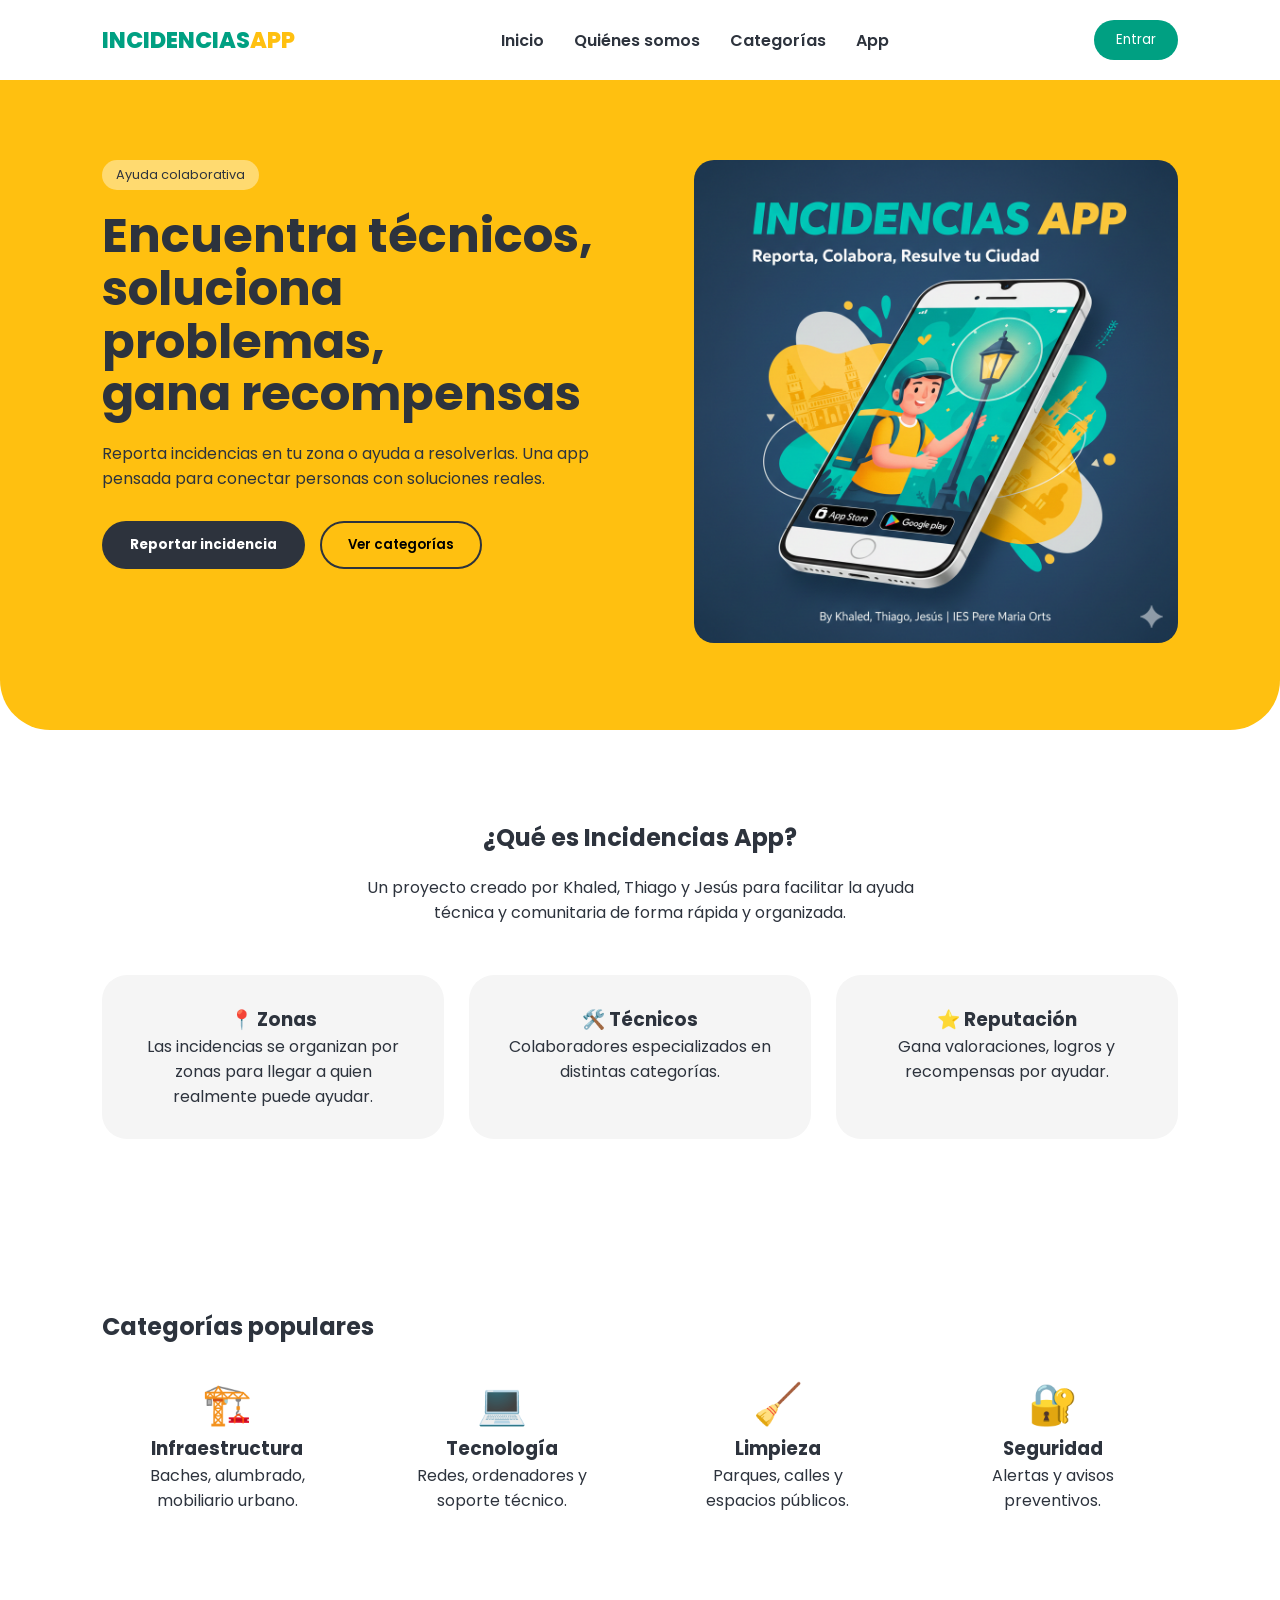
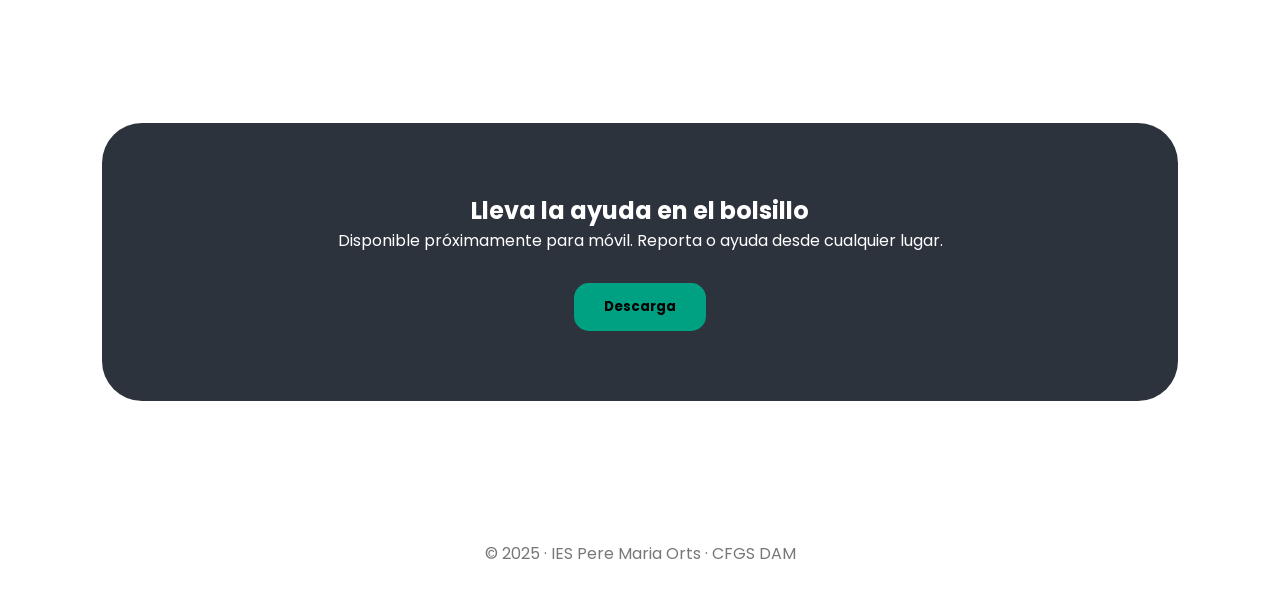
==== IncidenciasApp/index.html @ ee00153b "Añadida pagina web creada" ====
<!DOCTYPE html>
<html lang="es">
<head>
    <meta charset="UTF-8">
    <meta name="viewport" content="width=device-width, initial-scale=1.0">
    <title>Incidencias App | Ayuda cerca de ti</title>

    <link rel="stylesheet" href="styles.css">
    <link href="https://fonts.googleapis.com/css2?family=Poppins:wght@400;600;700;800&display=swap" rel="stylesheet">
</head>
<body>

<!-- NAVBAR -->
<nav class="navbar">
    <div class="logo">INCIDENCIAS<span>APP</span></div>

    <ul class="nav-links">
        <li><a href="#inicio">Inicio</a></li>
        <li><a href="#nosotros">Quiénes somos</a></li>
        <li><a href="#categorias">Categorías</a></li>
        <li><a href="#descarga">App</a></li>
    </ul>

    <button class="btn-nav">Entrar</button>
</nav>

<!-- HERO -->
<header id="inicio" class="hero">
    <div class="hero-text">
        <span class="pill">Ayuda colaborativa</span>
        <h1>
            Encuentra técnicos,<br>
            soluciona problemas,<br>
            gana recompensas
        </h1>
        <p>
            Reporta incidencias en tu zona o ayuda a resolverlas.
            Una app pensada para conectar personas con soluciones reales.
        </p>

        <div class="hero-buttons">
            <button class="btn-main">Reportar incidencia</button>
            <button class="btn-ghost">Ver categorías</button>
        </div>
    </div>

    <div class="hero-image">
        <img src="portada.png" alt="Vista de la app">
    </div>
</header>

<!-- NOSOTROS -->
<section id="nosotros" class="about">
    <h2>¿Qué es Incidencias App?</h2>
    <p class="about-intro">
        Un proyecto creado por Khaled, Thiago y Jesús para facilitar
        la ayuda técnica y comunitaria de forma rápida y organizada.
    </p>

    <div class="about-cards">
        <div class="about-card">
            <h3>📍 Zonas</h3>
            <p>Las incidencias se organizan por zonas para llegar a quien realmente puede ayudar.</p>
        </div>

        <div class="about-card">
            <h3>🛠️ Técnicos</h3>
            <p>Colaboradores especializados en distintas categorías.</p>
        </div>

        <div class="about-card">
            <h3>⭐ Reputación</h3>
            <p>Gana valoraciones, logros y recompensas por ayudar.</p>
        </div>
    </div>
</section>

<!-- CATEGORIAS -->
<section id="categorias" class="categories">
    <h2>Categorías populares</h2>

    <div class="category-grid">
        <div class="category-card">
            <span>🏗️</span>
            <h3>Infraestructura</h3>
            <p>Baches, alumbrado, mobiliario urbano.</p>
        </div>

        <div class="category-card">
            <span>💻</span>
            <h3>Tecnología</h3>
            <p>Redes, ordenadores y soporte técnico.</p>
        </div>

        <div class="category-card">
            <span>🧹</span>
            <h3>Limpieza</h3>
            <p>Parques, calles y espacios públicos.</p>
        </div>

        <div class="category-card">
            <span>🔐</span>
            <h3>Seguridad</h3>
            <p>Alertas y avisos preventivos.</p>
        </div>
    </div>
</section>

<!-- DESCARGA -->
<section id="descarga" class="download">
    <div class="download-box">
        <h2>Lleva la ayuda en el bolsillo</h2>
        <p>
            Disponible próximamente para móvil.
            Reporta o ayuda desde cualquier lugar.
        </p>

        <div class="download-buttons">
            <button>Descarga</button>
        </div>
    </div>
</section>

<footer class="footer">
    <p>© 2025 · IES Pere Maria Orts · CFGS DAM</p>
</footer>

</body>
</html>
---- IncidenciasApp/styles.css ----
:root {
    --primary: #FFC010;
    --secondary: #00A082;
    --dark: #2D333D;
    --light: #F5F5F5;
    --white: #FFFFFF;
}

* {
    margin: 0;
    padding: 0;
    box-sizing: border-box;
    font-family: 'Poppins', sans-serif;
}

body {
    background: var(--white);
    color: var(--dark);
}

/* NAV */
.navbar {
    display: flex;
    justify-content: space-between;
    align-items: center;
    padding: 20px 8%;
    position: sticky;
    top: 0;
    background: var(--white);
    z-index: 10;
}

.logo {
    font-weight: 800;
    font-size: 1.4rem;
    color: var(--secondary);
}

.logo span {
    color: var(--primary);
}

.nav-links {
    display: flex;
    gap: 30px;
    list-style: none;
}

.nav-links a {
    text-decoration: none;
    font-weight: 600;
    color: var(--dark);
    position: relative;
}

.nav-links a::after {
    content: "";
    position: absolute;
    bottom: -6px;
    left: 0;
    width: 0;
    height: 3px;
    background: var(--primary);
    transition: width 0.3s;
}

.nav-links a:hover::after {
    width: 100%;
}

.btn-nav {
    background: var(--secondary);
    color: var(--white);
    border: none;
    padding: 10px 22px;
    border-radius: 20px;
    cursor: pointer;
}

/* HERO */
.hero {
    display: grid;
    grid-template-columns: 1.1fr 1fr;
    gap: 60px;
    padding: 80px 8%;
    background: var(--primary);
    border-radius: 0 0 50px 50px;
}

.pill {
    background: rgba(255,255,255,0.4);
    padding: 6px 14px;
    border-radius: 20px;
    font-size: 0.8rem;
    display: inline-block;
    margin-bottom: 20px;
}

.hero h1 {
    font-size: 3rem;
    line-height: 1.1;
    margin-bottom: 20px;
}

.hero-buttons {
    display: flex;
    gap: 15px;
    margin-top: 30px;
}

.btn-main {
    background: var(--dark);
    color: var(--white);
    padding: 14px 28px;
    border: none;
    border-radius: 30px;
    font-weight: 700;
    cursor: pointer;
    transition: transform 0.3s;
}

.btn-main:hover {
    transform: translateY(-3px);
}

.btn-ghost {
    background: transparent;
    border: 2px solid var(--dark);
    padding: 12px 26px;
    border-radius: 30px;
    font-weight: 600;
    cursor: pointer;
}

.hero-image img {
    width: 100%;
    border-radius: 20px;
}

/* ABOUT */
.about {
    padding: 90px 8%;
    text-align: center;
}

.about-intro {
    max-width: 600px;
    margin: 20px auto 50px;
}

.about-cards {
    display: grid;
    grid-template-columns: repeat(auto-fit,minmax(220px,1fr));
    gap: 25px;
}

.about-card {
    background: var(--light);
    padding: 30px;
    border-radius: 25px;
    transition: transform 0.3s, box-shadow 0.3s;
}

.about-card:hover {
    transform: translateY(-8px);
    box-shadow: 0 10px 25px rgba(0,0,0,0.08);
}

/* CATEGORIES */
.categories {
    padding: 80px 8%;
}

.category-grid {
    display: grid;
    grid-template-columns: repeat(auto-fit,minmax(200px,1fr));
    gap: 25px;
}

.category-card {
    background: var(--white);
    padding: 30px;
    border-radius: 25px;
    text-align: center;
    transition: transform 0.3s, background 0.3s;
    cursor: pointer;
}

.category-card span {
    font-size: 2.5rem;
}

.category-card:hover {
    background: var(--secondary);
    color: var(--white);
    transform: translateY(-2px);
}

/* DOWNLOAD */
.download {
    padding: 100px 8%;
}

.download-box {
    background: var(--dark);
    color: var(--white);
    padding: 70px;
    border-radius: 40px;
    text-align: center;
}

.download-buttons {
    margin-top: 30px;
    display: flex;
    justify-content: center;
    gap: 20px;
}

.download-buttons button:hover{
    transform: translateY(-3px);
    background-color:#00A082;
    box-shadow: #2D333D 0px 10px 20px -10px;
}
.download-buttons button {
    background: var(--secondary);
    border: none;
    padding: 14px 30px;
    border-radius: 15px;
    font-weight: 700;
    cursor: pointer;
}

/* FOOTER */
.footer {
    text-align: center;
    padding: 40px;
    color: #777;
}
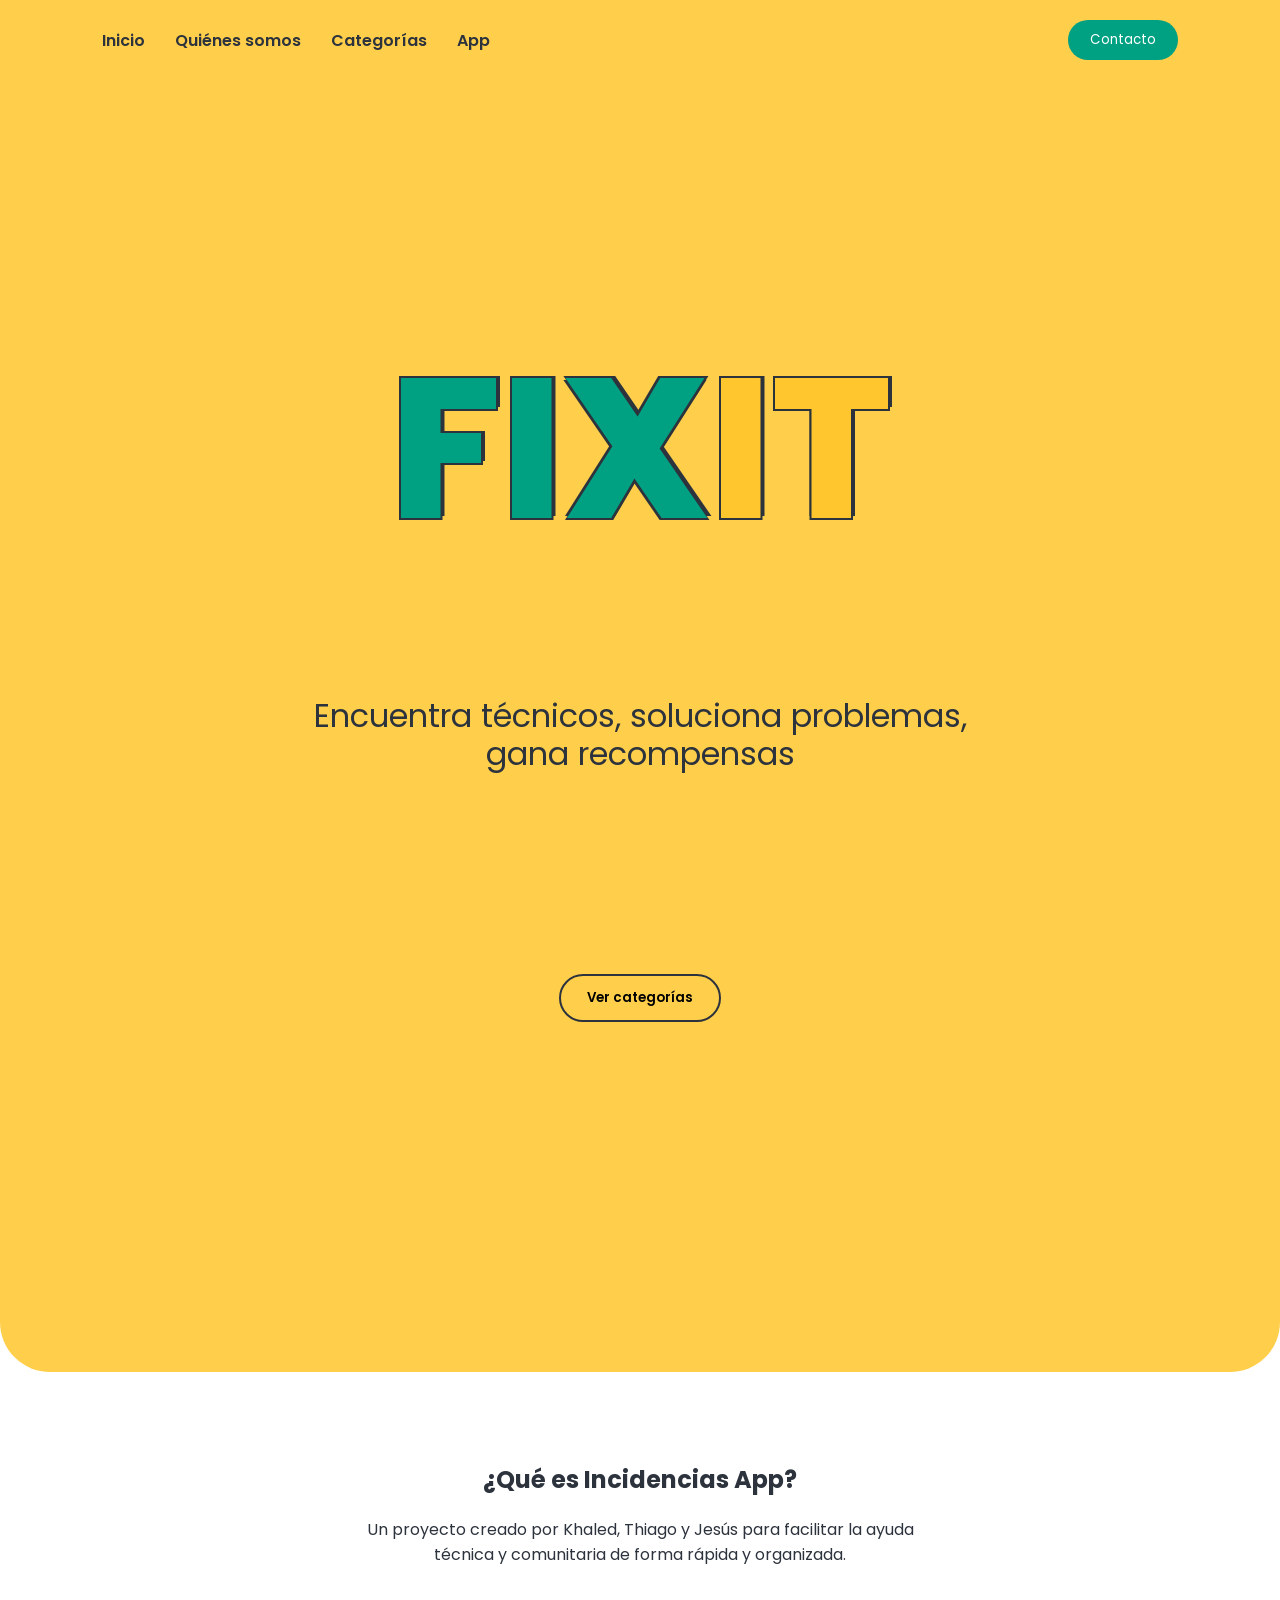
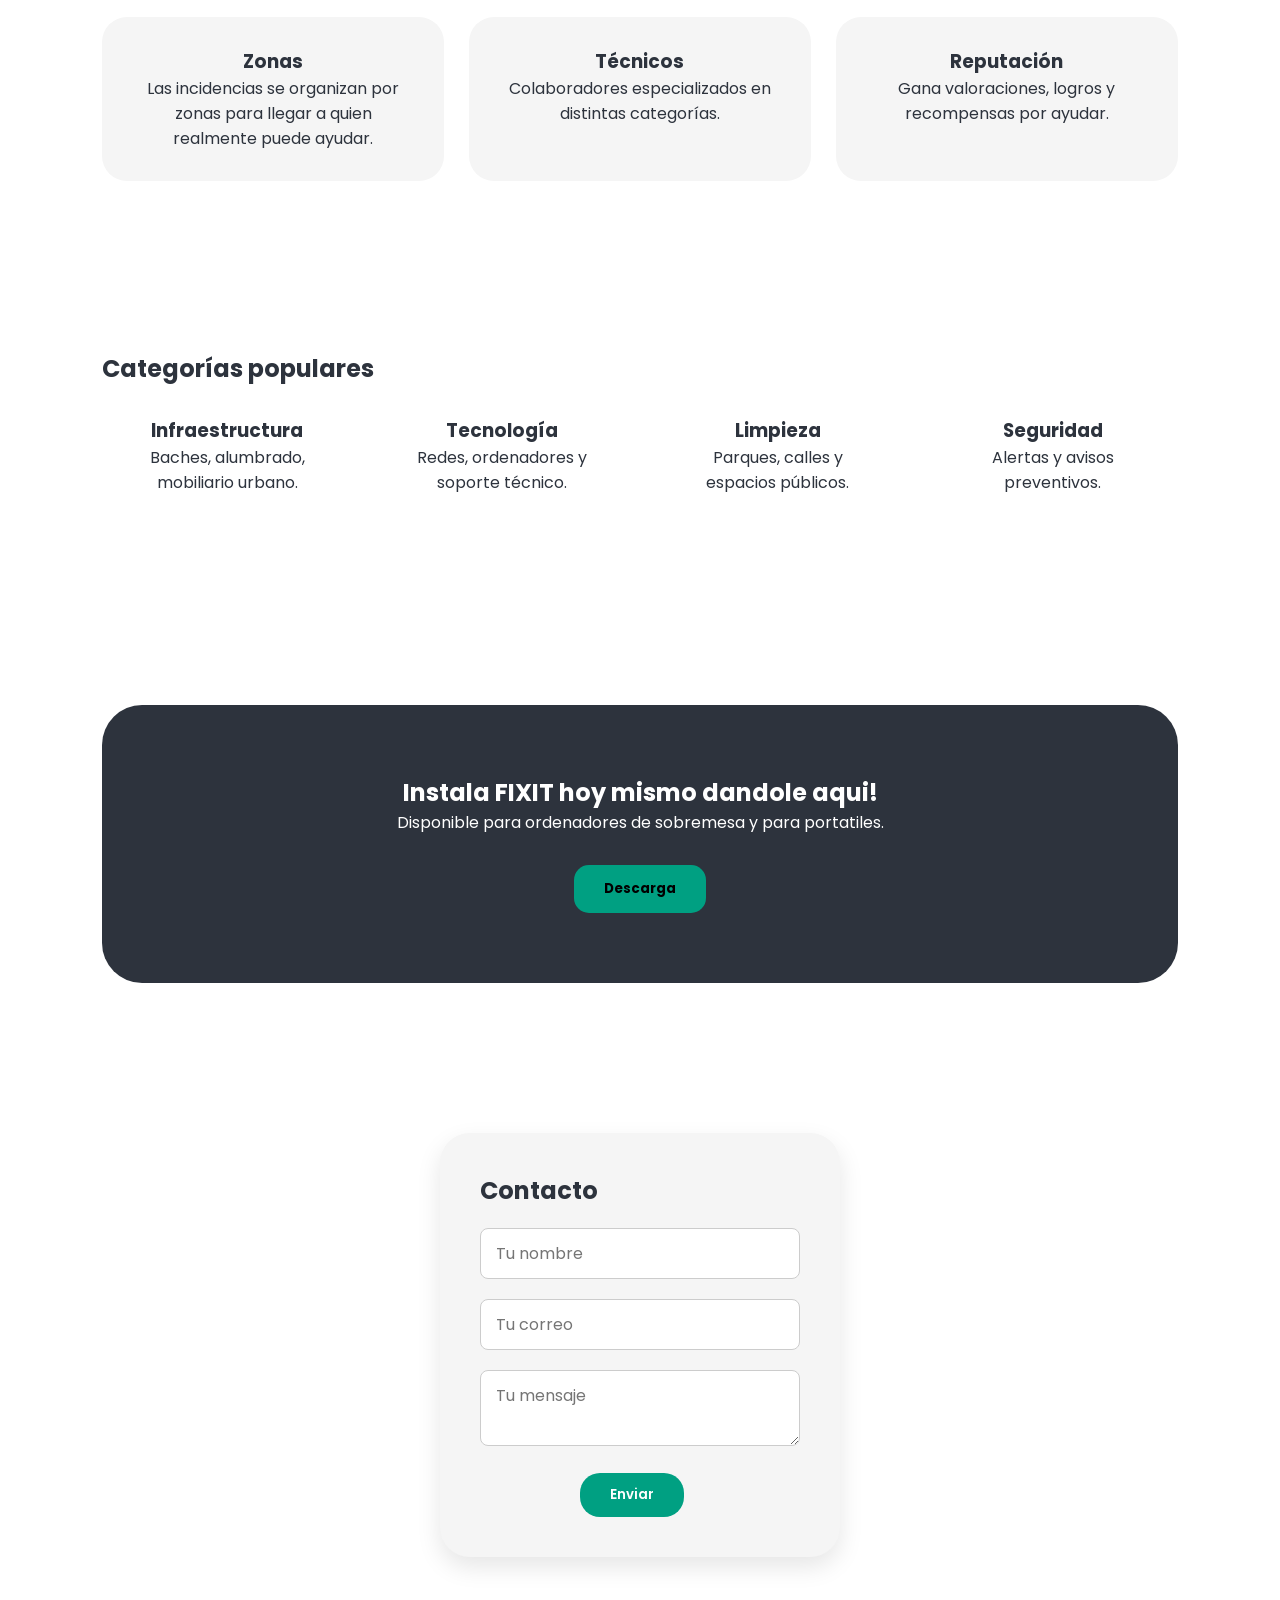
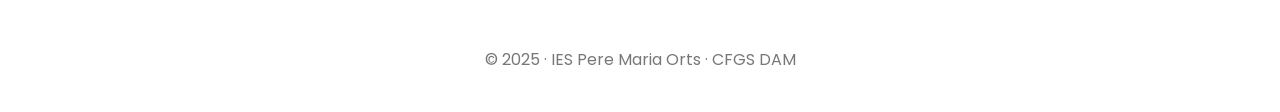
==== commit 91533b33: "index.html y styles.css actualizados con nuevo formato de pagina web" ====
--- a/IncidenciasApp/index.html
+++ b/IncidenciasApp/index.html
@@ -12,7 +12,7 @@
 
 <!-- NAVBAR -->
 <nav class="navbar">
-    <div class="logo">INCIDENCIAS<span>APP</span></div>
+    
 
     <ul class="nav-links">
         <li><a href="#inicio">Inicio</a></li>
@@ -21,32 +21,28 @@
         <li><a href="#descarga">App</a></li>
     </ul>
 
-    <button class="btn-nav">Entrar</button>
+    <button class="btn-nav">Contacto</button>
 </nav>
 
 <!-- HERO -->
 <header id="inicio" class="hero">
     <div class="hero-text">
-        <span class="pill">Ayuda colaborativa</span>
+        <div class="logo">FIX<span>IT</span></div>
         <h1>
-            Encuentra técnicos,<br>
-            soluciona problemas,<br>
+            Encuentra técnicos,
+            soluciona problemas,
             gana recompensas
         </h1>
-        <p>
-            Reporta incidencias en tu zona o ayuda a resolverlas.
-            Una app pensada para conectar personas con soluciones reales.
-        </p>
 
         <div class="hero-buttons">
-            <button class="btn-main">Reportar incidencia</button>
             <button class="btn-ghost">Ver categorías</button>
         </div>
     </div>
 
-    <div class="hero-image">
+    <!--<div class="hero-image">
         <img src="portada.png" alt="Vista de la app">
-    </div>
+    </div>-->
+
 </header>
 
 <!-- NOSOTROS -->
@@ -59,17 +55,17 @@
 
     <div class="about-cards">
         <div class="about-card">
-            <h3>📍 Zonas</h3>
+            <h3>Zonas</h3>
             <p>Las incidencias se organizan por zonas para llegar a quien realmente puede ayudar.</p>
         </div>
 
         <div class="about-card">
-            <h3>🛠️ Técnicos</h3>
+            <h3>Técnicos</h3>
             <p>Colaboradores especializados en distintas categorías.</p>
         </div>
 
         <div class="about-card">
-            <h3>⭐ Reputación</h3>
+            <h3>Reputación</h3>
             <p>Gana valoraciones, logros y recompensas por ayudar.</p>
         </div>
     </div>
@@ -81,25 +77,21 @@
 
     <div class="category-grid">
         <div class="category-card">
-            <span>🏗️</span>
             <h3>Infraestructura</h3>
             <p>Baches, alumbrado, mobiliario urbano.</p>
         </div>
 
         <div class="category-card">
-            <span>💻</span>
             <h3>Tecnología</h3>
             <p>Redes, ordenadores y soporte técnico.</p>
         </div>
 
         <div class="category-card">
-            <span>🧹</span>
             <h3>Limpieza</h3>
             <p>Parques, calles y espacios públicos.</p>
         </div>
 
         <div class="category-card">
-            <span>🔐</span>
             <h3>Seguridad</h3>
             <p>Alertas y avisos preventivos.</p>
         </div>
@@ -109,10 +101,10 @@
 <!-- DESCARGA -->
 <section id="descarga" class="download">
     <div class="download-box">
-        <h2>Lleva la ayuda en el bolsillo</h2>
+        <h2>Instala FIXIT hoy mismo dandole aqui!</h2>
         <p>
-            Disponible próximamente para móvil.
-            Reporta o ayuda desde cualquier lugar.
+            Disponible para ordenadores de sobremesa
+            y para portatiles.
         </p>
 
         <div class="download-buttons">
@@ -121,6 +113,14 @@
     </div>
 </section>
 
+<form class = "form-contacto">
+    <h2>Contacto</h2>
+    <input type="text" placeholder="Tu nombre" required>
+    <input type="email" placeholder="Tu correo" required>
+    <textarea placeholder="Tu mensaje" required></textarea>
+    <button type="submit">Enviar</button>
+</form>
+
 <footer class="footer">
     <p>© 2025 · IES Pere Maria Orts · CFGS DAM</p>
 </footer>
--- a/IncidenciasApp/styles.css
+++ b/IncidenciasApp/styles.css
@@ -1,5 +1,5 @@
 :root {
-    --primary: #FFC010;
+    --primary: #ffcf4b;
     --secondary: #00A082;
     --dark: #2D333D;
     --light: #F5F5F5;
@@ -18,7 +18,7 @@
     color: var(--dark);
 }
 
-/* NAV */
+/* Barra de navegacion */
 .navbar {
     display: flex;
     justify-content: space-between;
@@ -26,18 +26,20 @@
     padding: 20px 8%;
     position: sticky;
     top: 0;
-    background: var(--white);
     z-index: 10;
 }
 
-.logo {
-    font-weight: 800;
-    font-size: 1.4rem;
-    color: var(--secondary);
-}
 
 .logo span {
-    color: var(--primary);
+    color:#ffc72d;
+}
+
+.hero h1 {
+    font-size: 2rem;
+    line-height: 1.2;
+    font-weight: normal;
+    margin-bottom: 200px;
+    color: var(--dark);
 }
 
 .nav-links {
@@ -77,33 +79,42 @@
     cursor: pointer;
 }
 
-/* HERO */
+/* Logo — quitar el margin: 100px y centrar */
+.logo {
+    font-weight: 800;
+    font-size: 12.4rem;
+    color: #00A082;
+    margin-top: 70px;
+    text-shadow: #2D333D 2px 2px 0px, #2D333D -2px -2px 0px, #2D333D -2px 2px 0px, #2D333D 4px -2px 0px;
+    text-align: center;
+    margin-bottom: 100px;
+}
+
+/* Hero — pasar de grid a flex centrado */
 .hero {
-    display: grid;
-    grid-template-columns: 1.1fr 1fr;
-    gap: 60px;
-    padding: 80px 8%;
+    display: flex;
+    margin-top: -200px;
+    flex-direction: column;
+    align-items: center;
+    text-align: center;
+    padding: 350px 150px;
     background: var(--primary);
     border-radius: 0 0 50px 50px;
 }
 
-.pill {
-    background: rgba(255,255,255,0.4);
-    padding: 6px 14px;
-    border-radius: 20px;
-    font-size: 0.8rem;
-    display: inline-block;
-    margin-bottom: 20px;
-}
-
-.hero h1 {
-    font-size: 3rem;
-    line-height: 1.1;
-    margin-bottom: 20px;
+.hero-text {
+    max-width: 680px;
+}
+
+.hero p {
+    color: rgba(45, 51, 61, 0.75);
+    font-size: 1rem;
+    line-height: 1.6;
 }
 
 .hero-buttons {
     display: flex;
+    justify-content: center;
     gap: 15px;
     margin-top: 30px;
 }
@@ -137,7 +148,7 @@
     border-radius: 20px;
 }
 
-/* ABOUT */
+/* Sobre nosotros */
 .about {
     padding: 90px 8%;
     text-align: center;
@@ -166,7 +177,7 @@
     box-shadow: 0 10px 25px rgba(0,0,0,0.08);
 }
 
-/* CATEGORIES */
+/* Categorias */
 .categories {
     padding: 80px 8%;
 }
@@ -196,7 +207,7 @@
     transform: translateY(-2px);
 }
 
-/* DOWNLOAD */
+/* Descarga */
 .download {
     padding: 100px 8%;
 }
@@ -228,11 +239,72 @@
     border-radius: 15px;
     font-weight: 700;
     cursor: pointer;
-}
-
-/* FOOTER */
+    transition: transform 0.3s, box-shadow 0.3s;
+}
+
+/* Pie de pagina */
 .footer {
     text-align: center;
     padding: 40px;
     color: #777;
 }
+
+/* Formulario de contacto */
+/* Hazme el formulario de contacto mas bonito, moderno con border radius, sombras, colores, etc. */
+
+.form-contacto {
+    background: var(--light);
+    padding: 40px;
+    border-radius: 30px;
+    max-width: 400px;
+    margin: 50px auto;
+    box-shadow: 0 10px 25px rgba(0,0,0,0.1);
+
+}
+
+.form-contacto h2 {
+    margin-bottom: 20px;
+    color: var(--dark);
+}
+
+.form-contacto input {
+    width: 100%;
+    padding: 12px 15px;
+    margin-bottom: 20px;
+    border: 1px solid #ccc;
+    border-radius: 8px;
+    font-size: 1rem;
+}
+
+.form-contacto textarea {
+    width: 100%;
+    padding: 12px 15px;
+    margin-bottom: 20px;
+    border: 1px solid #ccc;
+    border-radius: 8px;
+    font-size: 1rem;
+}
+
+.form-contacto input:focus {
+    border-color: var(--secondary);
+    outline: none;
+    box-shadow: 0 0 5px rgba(0,160,130,0.5);
+}
+
+.form-contacto textarea:focus {
+    border-color: var(--secondary);
+    outline: none;
+    box-shadow: 0 0 5px rgba(0,160,130,0.5);
+}
+
+.form-contacto button {
+    background: var(--secondary);
+    color: var(--white);
+    border: none;
+    padding: 12px 30px;
+    border-radius: 20px;
+    font-weight: 600;
+    cursor: pointer;
+    margin-left: 100px;
+    transition: background 0.3s, box-shadow 0.3s;
+}
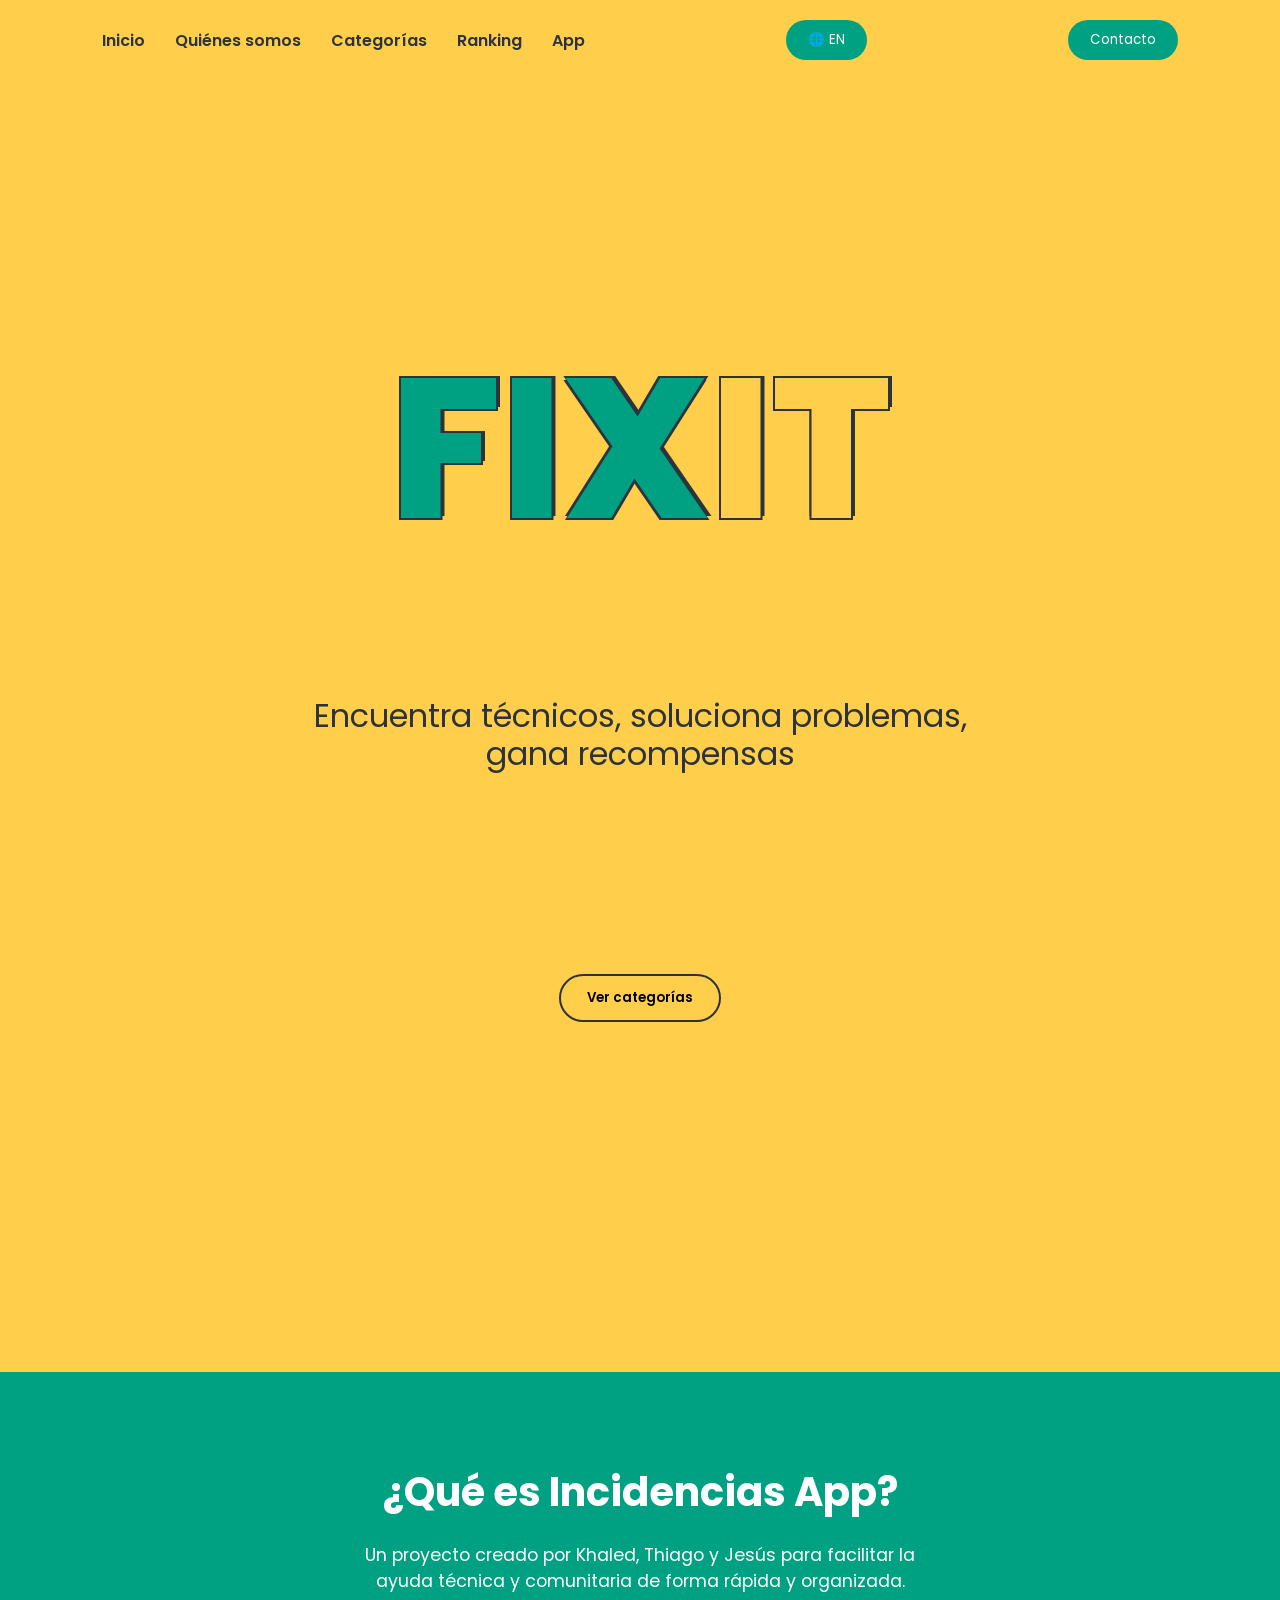
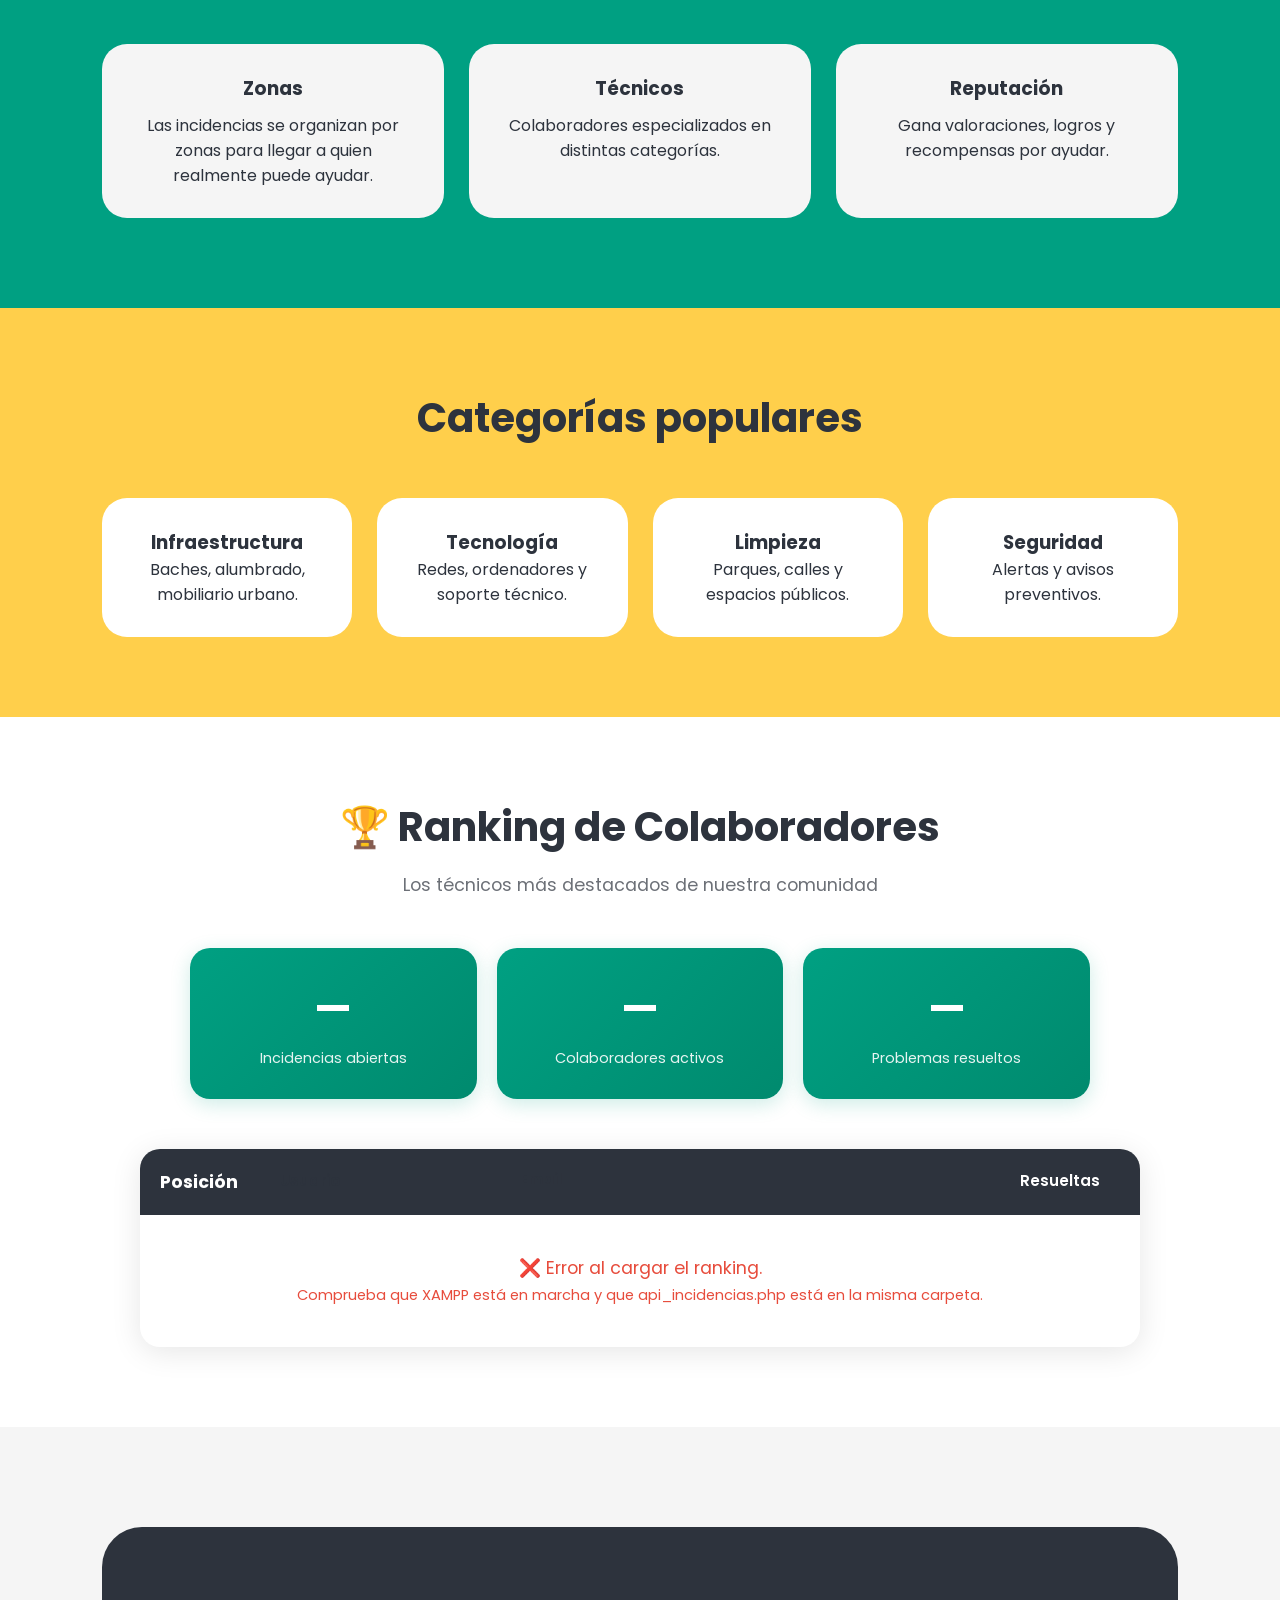
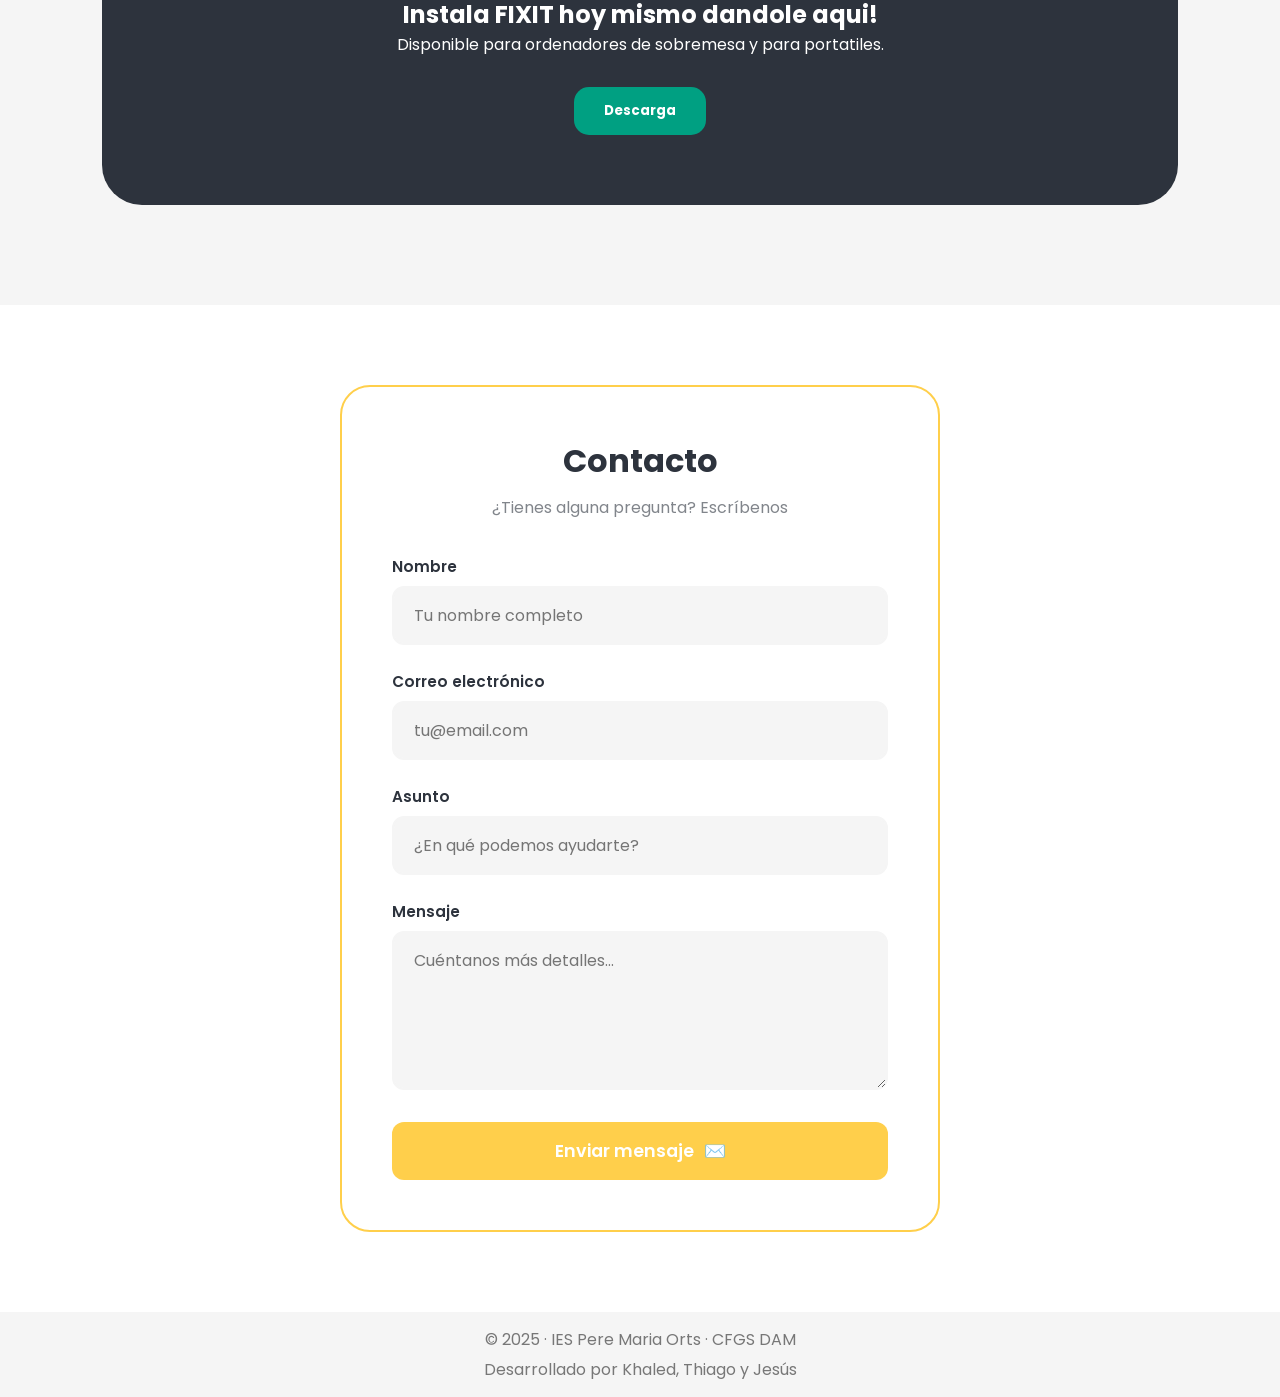
==== commit cfb3b1a0: "conexion a base de datos, estilos cambiados(no definitivos),ranking y contador de incidencias, formu" ====
--- a/IncidenciasApp/index.html
+++ b/IncidenciasApp/index.html
@@ -12,16 +12,15 @@
 
 <!-- NAVBAR -->
 <nav class="navbar">
-    
-
     <ul class="nav-links">
         <li><a href="#inicio">Inicio</a></li>
         <li><a href="#nosotros">Quiénes somos</a></li>
         <li><a href="#categorias">Categorías</a></li>
+        <li><a href="#ranking">Ranking</a></li>
         <li><a href="#descarga">App</a></li>
     </ul>
-
-    <button class="btn-nav">Contacto</button>
+    <button class="btn-nav" onclick="cambiarIdioma()">🌐 EN</button>
+    <button class="btn-nav" onclick="scrollToContact()">Contacto</button>
 </nav>
 
 <!-- HERO -->
@@ -35,14 +34,9 @@
         </h1>
 
         <div class="hero-buttons">
-            <button class="btn-ghost">Ver categorías</button>
+            <button class="btn-ghost" onclick="document.getElementById('categorias').scrollIntoView({behavior: 'smooth'})">Ver categorías</button>
         </div>
     </div>
-
-    <!--<div class="hero-image">
-        <img src="portada.png" alt="Vista de la app">
-    </div>-->
-
 </header>
 
 <!-- NOSOTROS -->
@@ -98,6 +92,42 @@
     </div>
 </section>
 
+<!-- RANKING -->
+<section id="ranking" class="ranking-section">
+    <h2>🏆 Ranking de Colaboradores</h2>
+    <p class="ranking-intro">Los técnicos más destacados de nuestra comunidad</p>
+    
+    <div class="stats-container">
+        <div class="stat-card">
+            <div class="stat-number" id="totalIncidencias">-</div>
+            <div class="stat-label">Incidencias abiertas</div>
+        </div>
+        <div class="stat-card">
+            <div class="stat-number" id="totalColaboradores">-</div>
+            <div class="stat-label">Colaboradores activos</div>
+        </div>
+        <div class="stat-card">
+            <div class="stat-number" id="incidenciasCerradas">-</div>
+            <div class="stat-label">Problemas resueltos</div>
+        </div>
+    </div>
+
+    <div class="ranking-container">
+        <div class="ranking-table">
+            <div class="ranking-header">
+                <div class="rank-col">Posición</div>
+                <div class="user-col">Usuario</div>
+                <div class="email-col">Email</div>
+                <div class="solved-col">Resueltas</div>
+            </div>
+            <div id="rankingList" class="ranking-body">
+                <!-- El ranking se cargará aquí dinámicamente -->
+                <div class="loading">Cargando ranking...</div>
+            </div>
+        </div>
+    </div>
+</section>
+
 <!-- DESCARGA -->
 <section id="descarga" class="download">
     <div class="download-box">
@@ -108,22 +138,61 @@
         </p>
 
         <div class="download-buttons">
-            <button>Descarga</button>
+            <a href='hola.txt' download ="proyecto.txt">
+
+                <button>Descarga</button>
+            </a>
         </div>
     </div>
 </section>
 
-<form class = "form-contacto">
-    <h2>Contacto</h2>
-    <input type="text" placeholder="Tu nombre" required>
-    <input type="email" placeholder="Tu correo" required>
-    <textarea placeholder="Tu mensaje" required></textarea>
-    <button type="submit">Enviar</button>
-</form>
+<!-- FORMULARIO DE CONTACTO -->
+<section id="contacto" class="contact-section">
+    <div class="form-contacto">
+        <h2>Contacto</h2>
+        <p class="form-subtitle">¿Tienes alguna pregunta? Escríbenos</p>
+        
+        <form id="contactForm" onsubmit="handleSubmit(event)">
+            <div class="form-group">
+                <label for="nombre">Nombre</label>
+                <input type="text" id="nombre" placeholder="Tu nombre completo" required>
+            </div>
+            
+            <div class="form-group">
+                <label for="email">Correo electrónico</label>
+                <input type="email" id="email" placeholder="tu@email.com" required>
+            </div>
+            
+            <div class="form-group">
+                <label for="asunto">Asunto</label>
+                <input type="text" id="asunto" placeholder="¿En qué podemos ayudarte?" required>
+            </div>
+            
+            <div class="form-group">
+                <label for="mensaje">Mensaje</label>
+                <textarea id="mensaje" rows="5" placeholder="Cuéntanos más detalles..." required></textarea>
+            </div>
+            
+            <button type="submit" class="btn-submit">
+                <span class="btn-text">Enviar mensaje</span>
+                <span class="btn-icon">✉️</span>
+            </button>
+        </form>
+        
+        <div id="successMessage" class="success-message" style="display: none;">
+            <div class="success-icon">✓</div>
+            <p>¡Mensaje enviado con éxito!</p>
+            <small>Te responderemos pronto</small>
+        </div>
+    </div>
+</section>
 
 <footer class="footer">
     <p>© 2025 · IES Pere Maria Orts · CFGS DAM</p>
+    <p>Desarrollado por Khaled, Thiago y Jesús</p>
 </footer>
 
+<script src="script1.js"></script>
+
 </body>
-</html>
+</html> 
--- a/IncidenciasApp/styles.css
+++ b/IncidenciasApp/styles.css
@@ -24,14 +24,13 @@
     justify-content: space-between;
     align-items: center;
     padding: 20px 8%;
-    position: sticky;
     top: 0;
     z-index: 10;
-}
-
+    background: rgb(255, 255, 255);
+}
 
 .logo span {
-    color:#ffc72d;
+    color: var(--primary);
 }
 
 .hero h1 {
@@ -62,7 +61,7 @@
     left: 0;
     width: 0;
     height: 3px;
-    background: var(--primary);
+    background: var(--dark);
     transition: width 0.3s;
 }
 
@@ -77,9 +76,15 @@
     padding: 10px 22px;
     border-radius: 20px;
     cursor: pointer;
-}
-
-/* Logo — quitar el margin: 100px y centrar */
+    transition: transform 0.3s, box-shadow 0.3s;
+}
+
+.btn-nav:hover {
+    transform: translateY(-2px);
+    box-shadow: 0 5px 15px rgba(0, 160, 130, 0.3);
+}
+
+/* Logo */
 .logo {
     font-weight: 800;
     font-size: 12.4rem;
@@ -90,7 +95,7 @@
     margin-bottom: 100px;
 }
 
-/* Hero — pasar de grid a flex centrado */
+/* Hero */
 .hero {
     display: flex;
     margin-top: -200px;
@@ -99,7 +104,7 @@
     text-align: center;
     padding: 350px 150px;
     background: var(--primary);
-    border-radius: 0 0 50px 50px;
+    /* border-radius: 0 0 50px 50px; */
 }
 
 .hero-text {
@@ -141,6 +146,12 @@
     border-radius: 30px;
     font-weight: 600;
     cursor: pointer;
+    transition: all 0.3s;
+}
+
+.btn-ghost:hover {
+    background: var(--dark);
+    color: var(--white);
 }
 
 .hero-image img {
@@ -152,16 +163,25 @@
 .about {
     padding: 90px 8%;
     text-align: center;
+    background: var(--secondary);
+}
+
+.about h2 {
+    font-size: 2.5rem;
+    margin-bottom: 20px;
+    color: var(--white);
 }
 
 .about-intro {
     max-width: 600px;
     margin: 20px auto 50px;
+    font-size: 1.1rem;
+    color: var(--white);
 }
 
 .about-cards {
     display: grid;
-    grid-template-columns: repeat(auto-fit,minmax(220px,1fr));
+    grid-template-columns: repeat(auto-fit, minmax(220px, 1fr));
     gap: 25px;
 }
 
@@ -174,17 +194,30 @@
 
 .about-card:hover {
     transform: translateY(-8px);
-    box-shadow: 0 10px 25px rgba(0,0,0,0.08);
+    box-shadow: 0 10px 25px rgba(0, 0, 0, 0.08);
+    background-color: var(--primary);
+}
+
+.about-card h3 {
+    color: var(--dark);
+    margin-bottom: 10px;
 }
 
 /* Categorias */
 .categories {
     padding: 80px 8%;
+    background: var(--primary);
+}
+
+.categories h2 {
+    text-align: center;
+    font-size: 2.5rem;
+    margin-bottom: 50px;
 }
 
 .category-grid {
     display: grid;
-    grid-template-columns: repeat(auto-fit,minmax(200px,1fr));
+    grid-template-columns: repeat(auto-fit, minmax(200px, 1fr));
     gap: 25px;
 }
 
@@ -193,7 +226,7 @@
     padding: 30px;
     border-radius: 25px;
     text-align: center;
-    transition: transform 0.3s, background 0.3s;
+    transition: transform 0.3s, background 0.3s, box-shadow 0.3s;
     cursor: pointer;
 }
 
@@ -204,12 +237,164 @@
 .category-card:hover {
     background: var(--secondary);
     color: var(--white);
-    transform: translateY(-2px);
+    transform: translateY(-5px);
+    box-shadow: 0 10px 30px rgba(0, 160, 130, 0.3);
+}
+
+/* RANKING SECTION */
+.ranking-section {
+    padding: 80px 8%;
+    background: var(--white);
+}
+
+.ranking-section h2 {
+    text-align: center;
+    font-size: 2.5rem;
+    margin-bottom: 15px;
+}
+
+.ranking-intro {
+    text-align: center;
+    font-size: 1.1rem;
+    color: rgba(45, 51, 61, 0.7);
+    margin-bottom: 50px;
+}
+
+/* Estadísticas */
+.stats-container {
+    display: grid;
+    grid-template-columns: repeat(auto-fit, minmax(200px, 1fr));
+    gap: 20px;
+    margin-bottom: 50px;
+    max-width: 900px;
+    margin-left: auto;
+    margin-right: auto;
+}
+
+.stat-card {
+    background: linear-gradient(135deg, var(--secondary) 0%, #008a6e 100%);
+    padding: 30px;
+    border-radius: 20px;
+    text-align: center;
+    color: var(--white);
+    box-shadow: 0 5px 20px rgba(0, 160, 130, 0.2);
+    transition: transform 0.3s;
+}
+
+.stat-card:hover {
+    transform: translateY(-5px);
+}
+
+.stat-number {
+    font-size: 2.5rem;
+    font-weight: 700;
+    margin-bottom: 10px;
+}
+
+.stat-label {
+    font-size: 0.9rem;
+    opacity: 0.9;
+}
+
+/* Tabla de ranking */
+.ranking-container {
+    max-width: 1000px;
+    margin: 0 auto;
+}
+
+.ranking-table {
+    background: var(--white);
+    border-radius: 20px;
+    overflow: hidden;
+    box-shadow: 0 5px 30px rgba(0, 0, 0, 0.1);
+}
+
+.ranking-header {
+    display: grid;
+    grid-template-columns: 120px 1fr 2fr 120px;
+    background: var(--dark);
+    color: var(--white);
+    padding: 20px;
+    font-weight: 600;
+    font-size: 0.95rem;
+}
+
+.ranking-body {
+    max-height: 500px;
+    overflow-y: auto;
+}
+
+.ranking-row {
+    display: grid;
+    grid-template-columns: 120px 1fr 2fr 120px;
+    padding: 20px;
+    border-bottom: 1px solid var(--light);
+    transition: background 0.3s;
+    align-items: center;
+}
+
+.ranking-row:hover {
+    background: rgba(255, 207, 75, 0.1);
+}
+
+.ranking-row.top-1 {
+    /* background: linear-gradient(90deg, rgba(255, 215, 0, 0.1) 0%, transparent 100%); */
+    border-left: 4px solid #FFD700;
+}
+
+.ranking-row.top-2 {
+    /* background: linear-gradient(90deg, rgba(192, 192, 192, 0.1) 0%, transparent 100%); */
+    border-left: 4px solid #C0C0C0;
+}
+
+.ranking-row.top-3 {
+     /* background: linear-gradient(90deg, rgba(205, 127, 50, 0.1) 0%, transparent 100%); */
+    border-left: 4px solid #CD7F32;
+}
+
+.rank-col {
+    font-weight: 700;
+    font-size: 1.1rem;
+}
+
+.user-col {
+    font-weight: 600;
+    color: var(--dark);
+}
+
+.email-col {
+    color: rgba(45, 51, 61, 0.7);
+    font-size: 0.9rem;
+}
+
+.solved-col {
+    text-align: center;
+}
+
+.badge {
+    background: var(--secondary);
+    color: var(--white);
+    padding: 8px 16px;
+    border-radius: 20px;
+    font-weight: 700;
+    display: inline-block;
+}
+
+.loading, .no-data, .error-message {
+    text-align: center;
+    padding: 40px;
+    color: rgba(45, 51, 61, 0.6);
+    font-size: 1.1rem;
+}
+
+.error-message {
+    color: #e74c3c;
 }
 
 /* Descarga */
 .download {
     padding: 100px 8%;
+    background: var(--light);
 }
 
 .download-box {
@@ -227,11 +412,12 @@
     gap: 20px;
 }
 
-.download-buttons button:hover{
+.download-buttons button:hover {
     transform: translateY(-3px);
-    background-color:#00A082;
+    background-color: #00A082;
     box-shadow: #2D333D 0px 10px 20px -10px;
 }
+
 .download-buttons button {
     background: var(--secondary);
     border: none;
@@ -240,71 +426,178 @@
     font-weight: 700;
     cursor: pointer;
     transition: transform 0.3s, box-shadow 0.3s;
+    color: var(--white);
+}
+
+/* FORMULARIO DE CONTACTO MEJORADO */
+.contact-section {
+    padding: 80px 8%;
+    background: var(--white);
+}
+
+.form-contacto {
+    background: var(--white);
+    padding: 50px;
+    border-radius: 30px;
+    max-width: 600px;
+    margin: 0 auto;
+    /* box-shadow: 0 15px 50px rgba(0, 0, 0, 0.1); */
+    border: 2px solid var(--primary);
+}
+
+.form-contacto h2 {
+    margin-bottom: 10px;
+    color: var(--dark);
+    font-size: 2rem;
+    text-align: center;
+}
+
+.form-subtitle {
+    text-align: center;
+    color: rgba(45, 51, 61, 0.6);
+    margin-bottom: 35px;
+    font-size: 1rem;
+}
+
+.form-group {
+    margin-bottom: 25px;
+}
+
+.form-group label {
+    display: block;
+    margin-bottom: 8px;
+    color: var(--dark);
+    font-weight: 600;
+    font-size: 0.95rem;
+}
+
+.form-contacto input,
+.form-contacto textarea {
+    width: 100%;
+    padding: 15px 20px;
+    border: 2px solid var(--light);
+    border-radius: 12px;
+    font-size: 1rem;
+    font-family: 'Poppins', sans-serif;
+    transition: all 0.3s;
+    background: var(--light);
+}
+
+.form-contacto input:focus,
+.form-contacto textarea:focus {
+    border-color: var(--primary);
+    outline: none;
+    /* box-shadow: 0 0 0 4px rgba(0, 160, 130, 0.1); */
+    background: var(--white);
+}
+
+.form-contacto textarea {
+    resize: vertical;
+    min-height: 120px;
+}
+
+.btn-submit {
+    width: 100%;
+    background: linear-gradient(135deg, var(--primary) 0%, var(--primary) 100%);
+    color: var(--white);
+    border: none;
+    padding: 16px 30px;
+    border-radius: 12px;
+    font-weight: 600;
+    font-size: 1.1rem;
+    cursor: pointer;
+    transition: all 0.3s;
+    display: flex;
+    align-items: center;
+    justify-content: center;
+    gap: 10px;
+    /* box-shadow: 0 5px 20px rgba(0, 160, 130, 0.3); */
+}
+
+.btn-submit:hover {
+    transform: translateY(-2px);
+    /* box-shadow: 0 8px 30px rgba(0, 160, 130, 0.4); */
+}
+
+.btn-submit:active {
+    transform: translateY(0);
+}
+
+/* Mensaje de éxito */
+.success-message {
+    text-align: center;
+    padding: 40px;
+    background: linear-gradient(135deg, #00A082 0%, #008a6e 100%);
+    border-radius: 20px;
+    color: var(--white);
+    animation: slideIn 0.5s ease;
+}
+
+@keyframes slideIn {
+    from {
+        opacity: 0;
+        transform: translateY(20px);
+    }
+    to {
+        opacity: 1;
+        transform: translateY(0);
+    }
+}
+
+.success-icon {
+    width: 60px;
+    height: 60px;
+    background: var(--white);
+    color: var(--secondary);
+    border-radius: 50%;
+    display: flex;
+    align-items: center;
+    justify-content: center;
+    font-size: 2rem;
+    font-weight: 700;
+    margin: 0 auto 20px;
+}
+
+.success-message p {
+    font-size: 1.3rem;
+    font-weight: 600;
+    margin-bottom: 10px;
+}
+
+.success-message small {
+    opacity: 0.9;
+    font-size: 0.95rem;
 }
 
 /* Pie de pagina */
 .footer {
     text-align: center;
-    padding: 40px;
+    padding: 10px;
     color: #777;
-}
-
-/* Formulario de contacto */
-/* Hazme el formulario de contacto mas bonito, moderno con border radius, sombras, colores, etc. */
-
-.form-contacto {
     background: var(--light);
-    padding: 40px;
-    border-radius: 30px;
-    max-width: 400px;
-    margin: 50px auto;
-    box-shadow: 0 10px 25px rgba(0,0,0,0.1);
-
-}
-
-.form-contacto h2 {
-    margin-bottom: 20px;
-    color: var(--dark);
-}
-
-.form-contacto input {
-    width: 100%;
-    padding: 12px 15px;
-    margin-bottom: 20px;
-    border: 1px solid #ccc;
-    border-radius: 8px;
-    font-size: 1rem;
-}
-
-.form-contacto textarea {
-    width: 100%;
-    padding: 12px 15px;
-    margin-bottom: 20px;
-    border: 1px solid #ccc;
-    border-radius: 8px;
-    font-size: 1rem;
-}
-
-.form-contacto input:focus {
-    border-color: var(--secondary);
-    outline: none;
-    box-shadow: 0 0 5px rgba(0,160,130,0.5);
-}
-
-.form-contacto textarea:focus {
-    border-color: var(--secondary);
-    outline: none;
-    box-shadow: 0 0 5px rgba(0,160,130,0.5);
-}
-
-.form-contacto button {
-    background: var(--secondary);
-    color: var(--white);
-    border: none;
-    padding: 12px 30px;
+}
+
+.footer p {
+    margin: 5px 0;
+}
+
+.btnIdioma {
+    background: transparent;
+    border: 2px solid var(--dark);
+    color: var(--dark);
+    padding: 8px 18px;
     border-radius: 20px;
     font-weight: 600;
+    font-size: 0.9rem;
     cursor: pointer;
-    margin-left: 100px;
-    transition: background 0.3s, box-shadow 0.3s;
-}+    transition: all 0.3s;
+    margin-right: 10px;
+}
+
+.btnIdioma:hover {
+    background: var(--dark);
+    color: var(--white);
+    transform: translateY(-2px);
+}
+
+
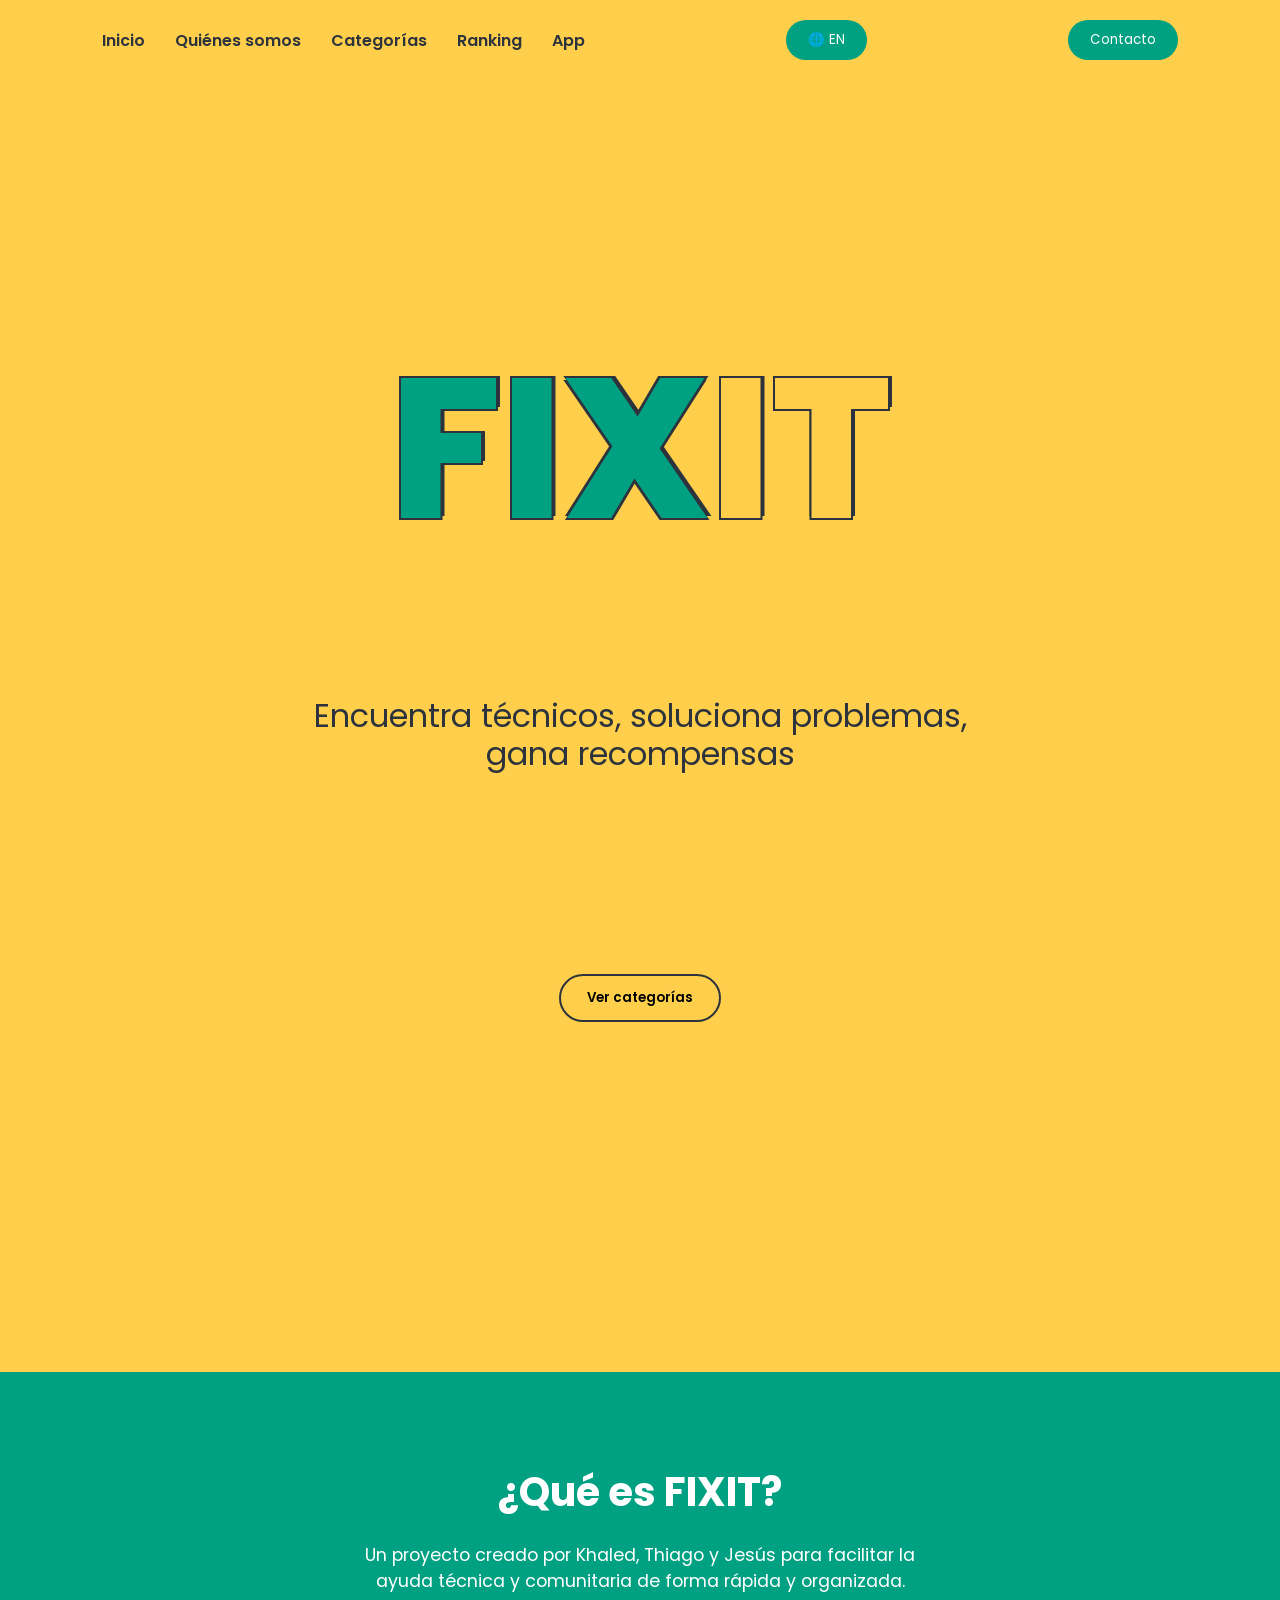
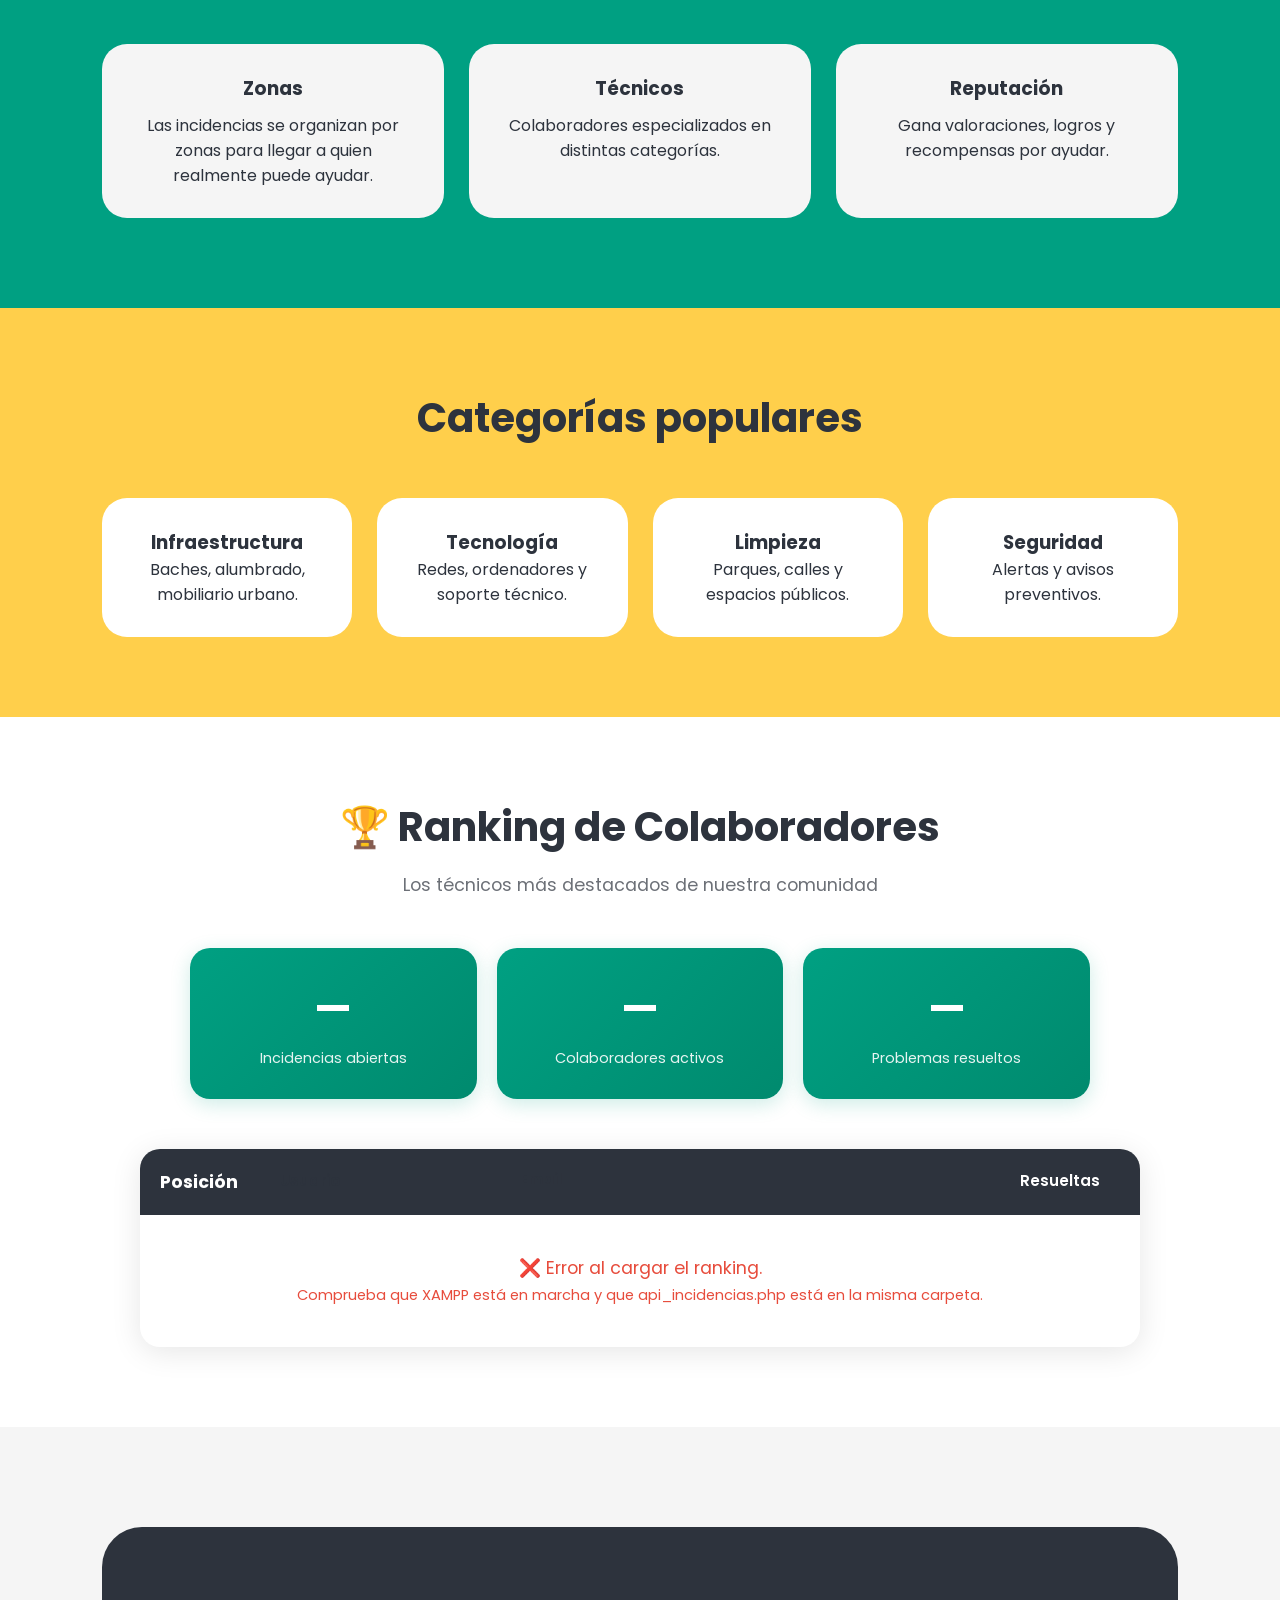
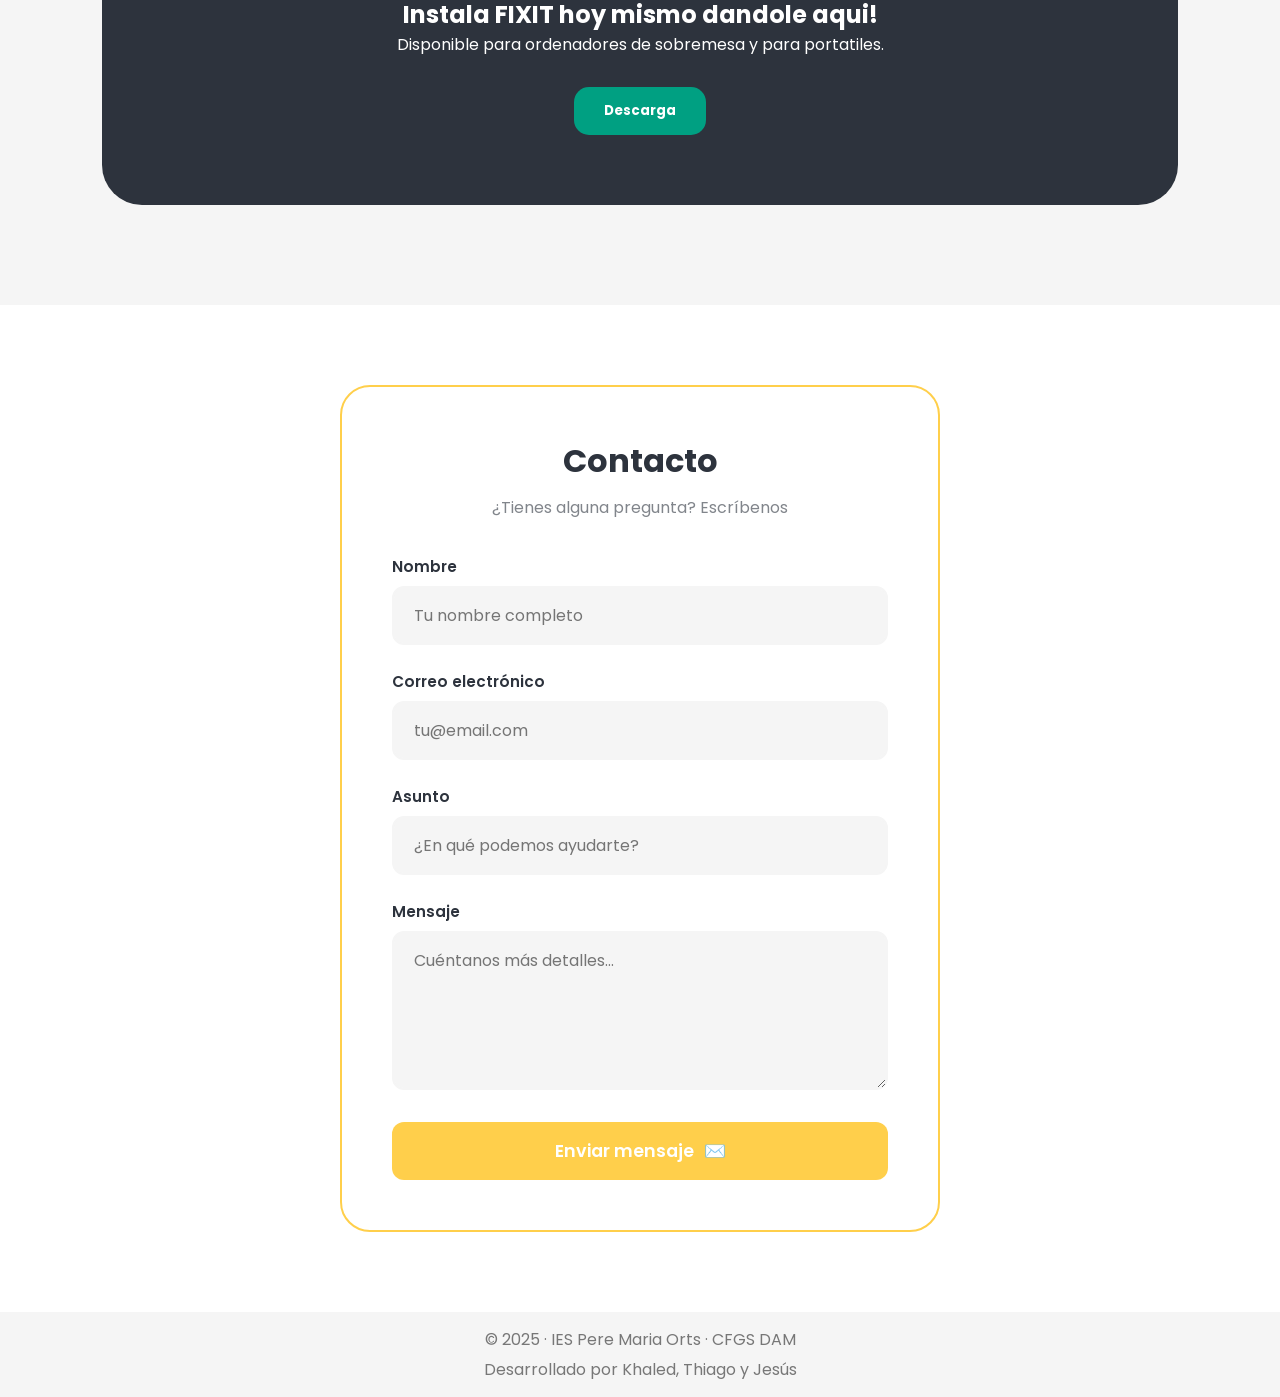
==== commit f709f68e: "Nueva tabla Contacto creada,Formulario conectado con la base de datos, cambio de nombre de Incidenci" ====
--- a/IncidenciasApp/index.html
+++ b/IncidenciasApp/index.html
@@ -41,7 +41,7 @@
 
 <!-- NOSOTROS -->
 <section id="nosotros" class="about">
-    <h2>¿Qué es Incidencias App?</h2>
+    <h2>¿Qué es FIXIT?</h2>
     <p class="about-intro">
         Un proyecto creado por Khaled, Thiago y Jesús para facilitar
         la ayuda técnica y comunitaria de forma rápida y organizada.
